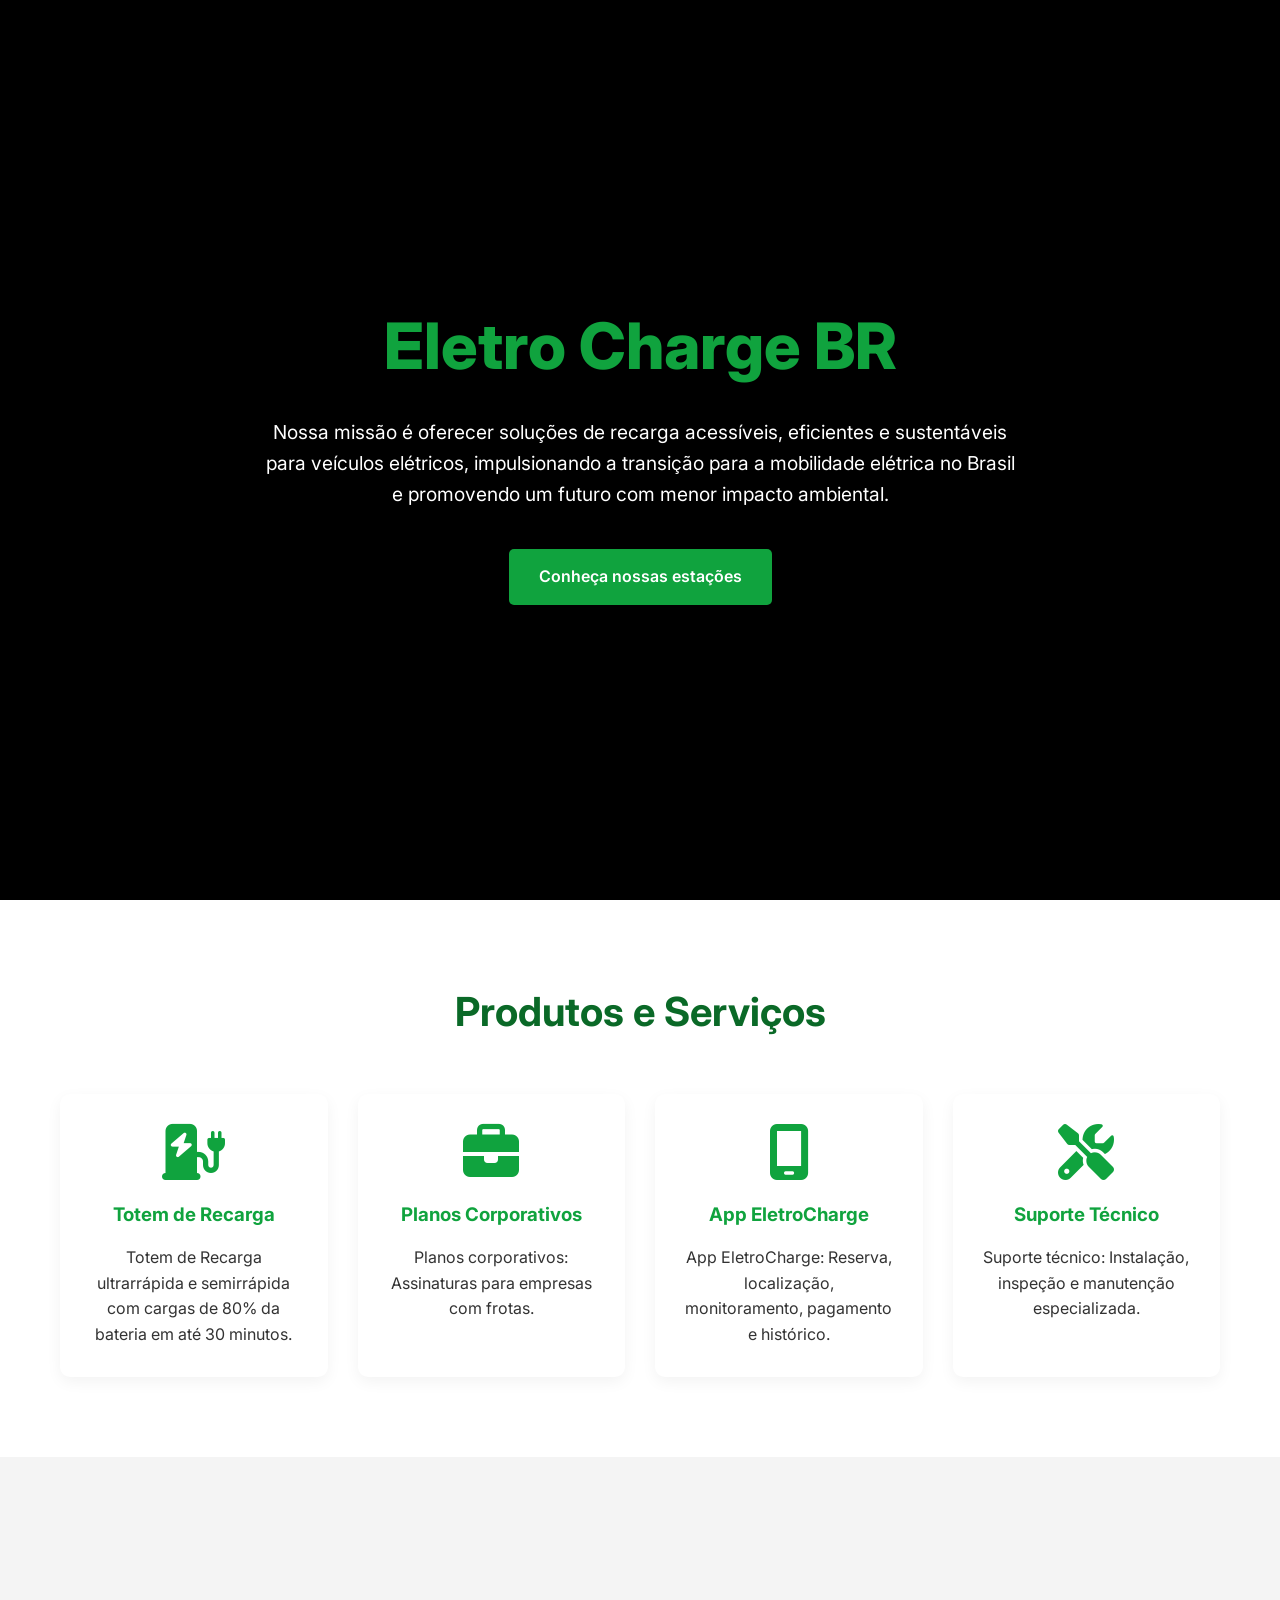
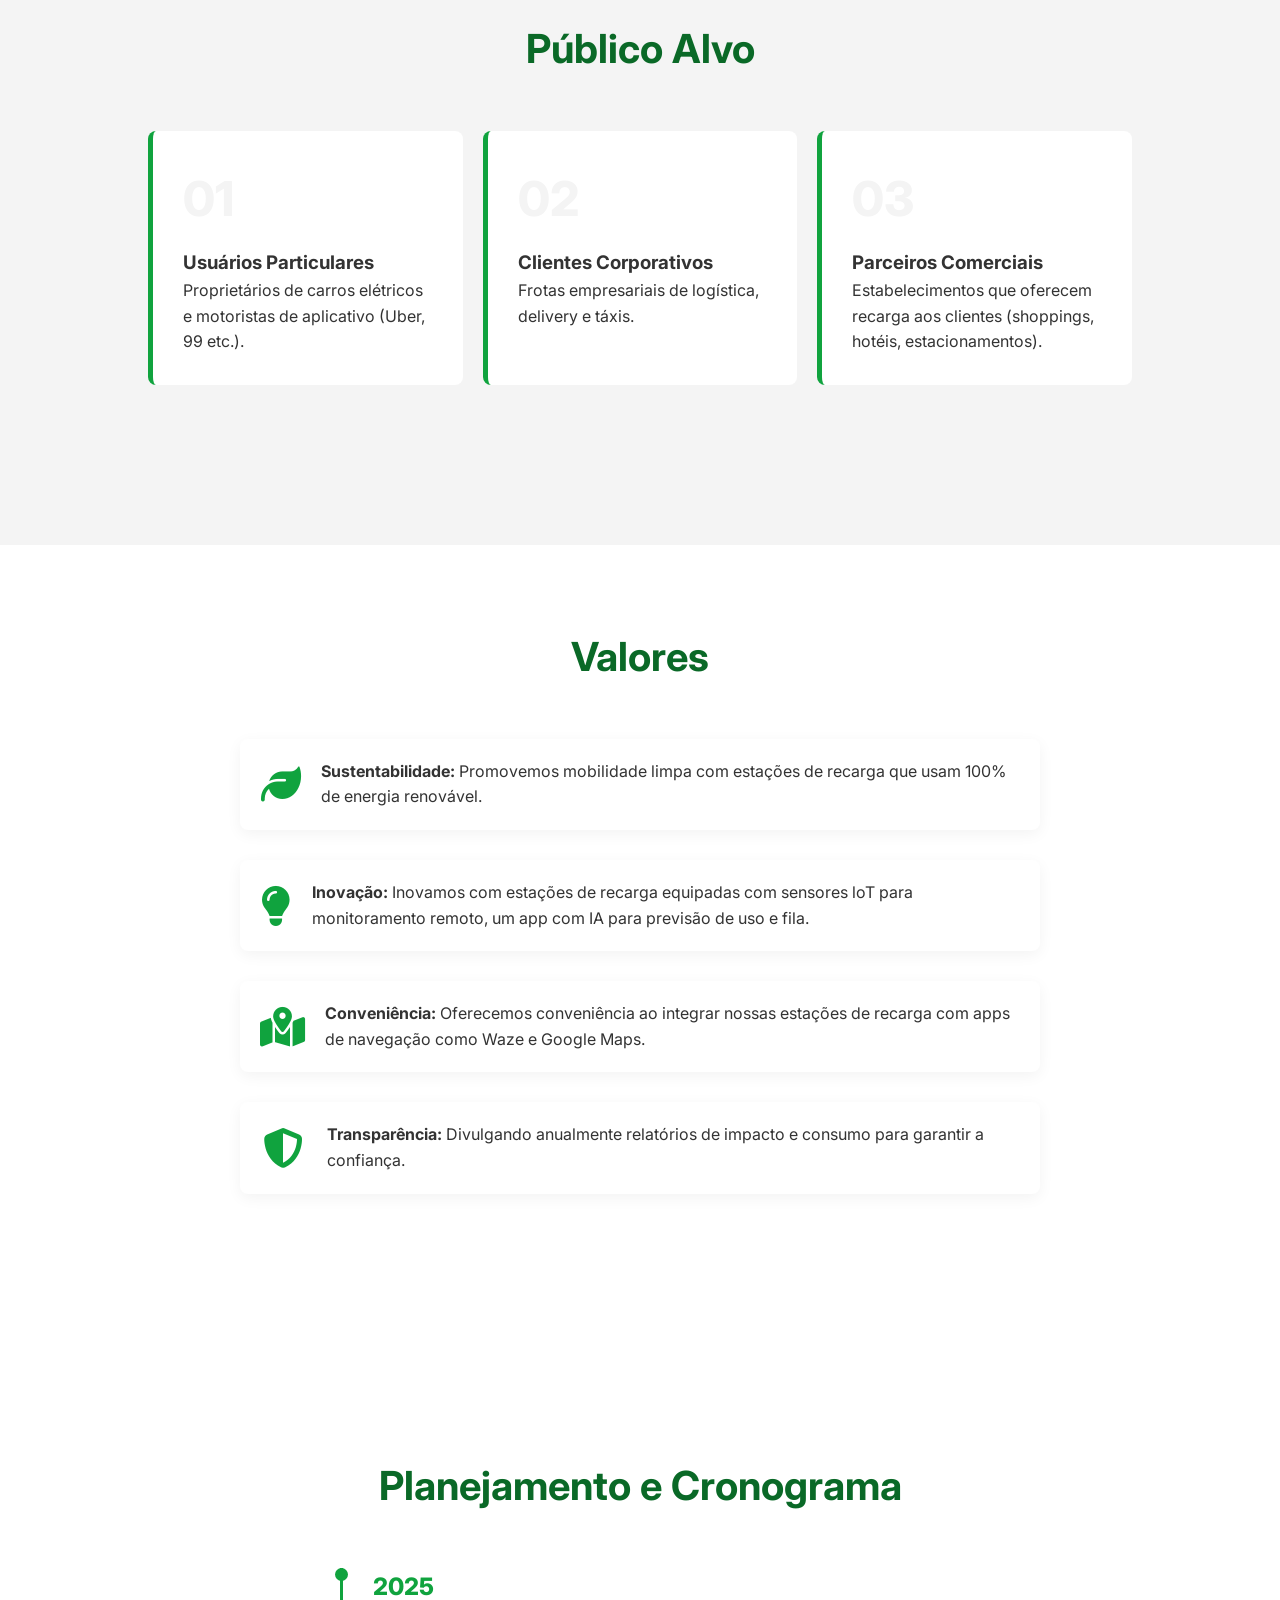
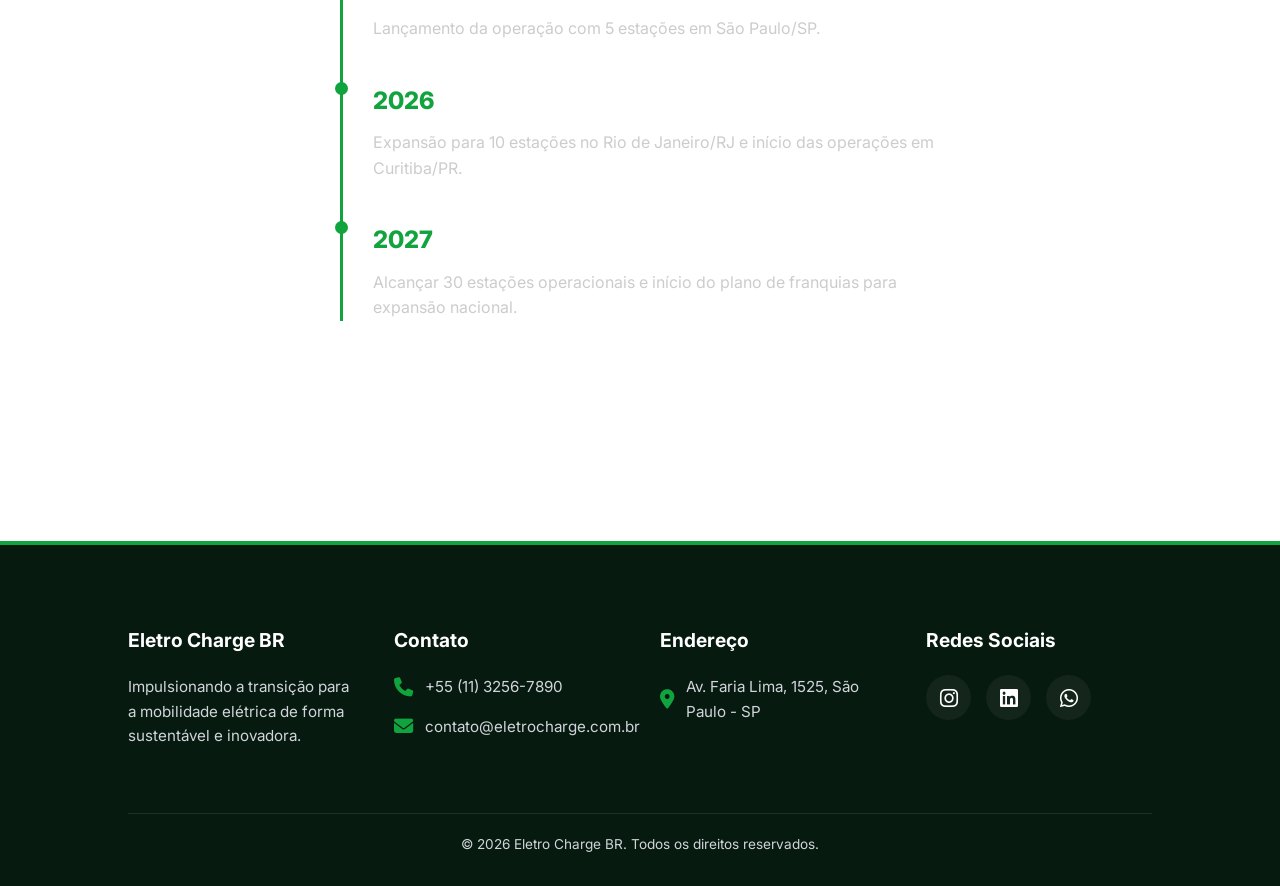
==== index.html @ 9e0dbaf8 "Add files via upload" ====
<!DOCTYPE html>
<html lang="pt-BR">
<head>
    <meta charset="UTF-8">
    <meta name="viewport" content="width=device-width, initial-scale=1.0">
    <title>Eletro Charge BR</title>
    
    <link href="https://fonts.googleapis.com/css2?family=Inter:wght@400;600;800&display=swap" rel="stylesheet">
    <link rel="stylesheet" href="https://cdnjs.cloudflare.com/ajax/libs/font-awesome/6.4.0/css/all.min.css">
    
    <link rel="stylesheet" href="css/global.css">
    <link rel="stylesheet" href="css/layout.css">
    <link rel="stylesheet" href="css/home.css">
</head>
<body>

    <header class="hero bg-hero bg-parallax">
        <div class="hero-content texto-centralizado texto-branco">
            <h1>Eletro Charge BR</h1>
            <h2>Nossa missão é oferecer soluções de recarga acessíveis, eficientes e sustentáveis para veículos elétricos, impulsionando a transição para a mobilidade elétrica no Brasil e promovendo um futuro com menor impacto ambiental.</h2>
            <a href="#produtos" class="btn">Conheça nossas estações</a>
        </div>
    </header>

    <section id="produtos" class="secao">
        <h2 class="titulo-secao texto-centralizado">Produtos e Serviços</h2>
        <div class="grid-cards">
            <article class="card texto-centralizado">
                <i class="fa-solid fa-charging-station icone-card"></i>
                <h3>Totem de Recarga</h3>
                <p>Totem de Recarga ultrarrápida e semirrápida com cargas de 80% da bateria em até 30 minutos.</p>
            </article>
            <article class="card texto-centralizado">
                <i class="fa-solid fa-briefcase icone-card"></i>
                <h3>Planos Corporativos</h3>
                <p>Planos corporativos: Assinaturas para empresas com frotas.</p>
            </article>
            <article class="card texto-centralizado">
                <i class="fa-solid fa-mobile-screen icone-card"></i>
                <h3>App EletroCharge</h3>
                <p>App EletroCharge: Reserva, localização, monitoramento, pagamento e histórico.</p>
            </article>
            <article class="card texto-centralizado">
                <i class="fa-solid fa-screwdriver-wrench icone-card"></i>
                <h3>Suporte Técnico</h3>
                <p>Suporte técnico: Instalação, inspeção e manutenção especializada.</p>
            </article>
        </div>
    </section>

    <section id="publico-alvo" class="fundo-cinza">
        <div class="secao">
            <h2 class="titulo-secao texto-centralizado">Público Alvo</h2>
            <div class="flex-container">
                <div class="bloco-publico">
                    <span class="numero">01</span>
                    <h3>Usuários Particulares</h3>
                    <p>Proprietários de carros elétricos e motoristas de aplicativo (Uber, 99 etc.).</p>
                </div>
                <div class="bloco-publico">
                    <span class="numero">02</span>
                    <h3>Clientes Corporativos</h3>
                    <p>Frotas empresariais de logística, delivery e táxis.</p>
                </div>
                <div class="bloco-publico">
                    <span class="numero">03</span>
                    <h3>Parceiros Comerciais</h3>
                    <p>Estabelecimentos que oferecem recarga aos clientes (shoppings, hotéis, estacionamentos).</p>
                </div>
            </div>
        </div>
    </section>

    <section id="valores" class="secao">
        <h2 class="titulo-secao texto-centralizado">Valores</h2>
        <ul class="lista-valores">
            <li>
                <i class="fa-solid fa-leaf img-valor"></i>
                <div>
                    <strong>Sustentabilidade:</strong> Promovemos mobilidade limpa com estações de recarga que usam 100% de energia renovável.
                </div>
            </li>
            <li>
                <i class="fa-solid fa-lightbulb img-valor"></i>
                <div>
                    <strong>Inovação:</strong> Inovamos com estações de recarga equipadas com sensores loT para monitoramento remoto, um app com IA para previsão de uso e fila.
                </div>
            </li>
            <li>
                <i class="fa-solid fa-map-location-dot img-valor"></i>
                <div>
                    <strong>Conveniência:</strong> Oferecemos conveniência ao integrar nossas estações de recarga com apps de navegação como Waze e Google Maps.
                </div>
            </li>
            <li>
                <i class="fa-solid fa-shield-halved img-valor"></i>
                <div>
                    <strong>Transparência:</strong> Divulgando anualmente relatórios de impacto e consumo para garantir a confiança.
                </div>
            </li>
        </ul>
    </section>

    <section id="cronograma" class="bg-cronograma bg-parallax">
        <div class="secao">
            <h2 class="titulo-secao texto-centralizado texto-branco">Planejamento e Cronograma</h2>
            <div class="timeline">
                <div class="timeline-item">
                    <div class="timeline-ano">2025</div>
                    <div class="timeline-texto">Lançamento da operação com 5 estações em São Paulo/SP.</div>
                </div>
                <div class="timeline-item">
                    <div class="timeline-ano">2026</div>
                    <div class="timeline-texto">Expansão para 10 estações no Rio de Janeiro/RJ e início das operações em Curitiba/PR.</div>
                </div>
                <div class="timeline-item">
                    <div class="timeline-ano">2027</div>
                    <div class="timeline-texto">Alcançar 30 estações operacionais e início do plano de franquias para expansão nacional.</div>
                </div>
            </div>
        </div>
    </section>

    <footer class="rodape">
        <div class="rodape-colunas">
            <div>
                <h4>Eletro Charge BR</h4>
                <p>Impulsionando a transição para a mobilidade elétrica de forma sustentável e inovadora.</p>
            </div>
            <div>
                <h4>Contato</h4>
                <p><i class="fa-solid fa-phone"></i> +55 (11) 3256-7890</p>
                <p><i class="fa-solid fa-envelope"></i> contato@eletrocharge.com.br</p>
            </div>
            <div>
                <h4>Endereço</h4>
                <p><i class="fa-solid fa-location-dot"></i> Av. Faria Lima, 1525, São Paulo - SP</p>
            </div>
            <div>
                <h4>Redes Sociais</h4>
                <div class="redes-sociais">
                    <a href="#" title="Instagram"><i class="fa-brands fa-instagram"></i></a>
                    <a href="#" title="LinkedIn"><i class="fa-brands fa-linkedin"></i></a>
                    <a href="#" title="WhatsApp"><i class="fa-brands fa-whatsapp"></i></a>
                </div>
            </div>
        </div>
        <div class="rodape-copyright">
            <p>&copy; 2026 Eletro Charge BR. Todos os direitos reservados.</p>
        </div>
    </footer>

</body>
</html>
---- css/global.css ----
/* ==========================================================================
   1. VARIÁVEIS GLOBAIS E RESET
   ========================================================================== */
:root {
    --verde-principal: #10a33e;
    --verde-escuro: #0a6927;
    --texto-escuro: #333333;
    --texto-claro: #ffffff;
    --fundo-cinza: #f4f4f4;
    --fundo-escuro: #071a0f;
    --fonte-principal: 'Inter', sans-serif;
}

html {
    scroll-behavior: smooth;
}

* {
    margin: 0;
    padding: 0;
    box-sizing: border-box;
    font-family: var(--fonte-principal);
}

body {
    color: var(--texto-escuro);
    line-height: 1.6;
}

/* ==========================================================================
   2. CLASSES UTILITÁRIAS
   ========================================================================== */

/* Textos */
.texto-branco { color: var(--texto-claro); }
.texto-centralizado { text-align: center; }

.titulo-secao {
    font-size: 2.5rem;
    margin-bottom: 50px;
    color: var(--verde-escuro);
}

/* Estrutura */
.secao {
    padding: 80px 20px;
    max-width: 1200px;
    margin: 0 auto;
}

.fundo-cinza {
    background-color: var(--fundo-cinza);
    max-width: 100%;
    padding: 80px 10%;
}

/* Efeito Visual */
.bg-parallax {
    background-size: cover;
    background-position: center;
    background-attachment: fixed;
}
---- css/layout.css ----
/* ==========================================================================
   1. CABEÇALHO (HERO)
   ========================================================================== */
.bg-hero {
    /* IMPORTANTE: Ajuste o caminho da imagem caso a pasta CSS esteja em um nível diferente */
    background-image: url('../Images/carro-eletrico.png'); 
    background-color: #000;
}

.hero {
    height: 100vh;
    display: flex;
    align-items: center;
    justify-content: center;
    position: relative;
    box-shadow: inset 0 0 0 2000px rgba(0, 0, 0, 0.6); 
}

.hero-content {
    max-width: 800px;
    padding: 20px;
    z-index: 1;
}

.hero h1 {
    font-size: 4rem;
    font-weight: 800;
    margin-bottom: 20px;
    color: var(--verde-principal);
}

.hero h2 {
    font-size: 1.2rem;
    font-weight: 400;
    margin-bottom: 40px;
}

/* ==========================================================================
   2. BOTÕES GERAIS
   ========================================================================== */
.btn {
    display: inline-block;
    padding: 15px 30px;
    background-color: var(--verde-principal);
    color: var(--texto-claro);
    text-decoration: none;
    font-weight: 600;
    border-radius: 5px;
    transition: background-color 0.3s ease;
}

.btn:hover { background-color: var(--verde-escuro); }

/* ==========================================================================
   3. RODAPÉ
   ========================================================================== */
.rodape {
    background-color: var(--fundo-escuro); 
    border-top: 4px solid var(--verde-principal);
    color: #d1d5db; 
    padding: 80px 10% 30px 10%;
}

.rodape-colunas {
    display: grid;
    grid-template-columns: repeat(auto-fit, minmax(200px, 1fr));
    gap: 40px;
    margin-bottom: 50px;
}

.rodape-colunas h4 {
    color: var(--texto-claro);
    font-size: 1.2rem;
    margin-bottom: 20px;
}

.rodape-colunas p {
    margin-bottom: 15px;
    font-size: 0.95rem;
    display: flex;
    align-items: center;
    gap: 12px; 
}

.rodape-colunas p i {
    color: var(--verde-principal);
    font-size: 1.2rem;
}

.redes-sociais {
    display: flex;
    gap: 15px;
}

.redes-sociais a {
    color: var(--texto-claro);
    background-color: rgba(255, 255, 255, 0.05); 
    width: 45px;
    height: 45px;
    display: flex;
    align-items: center;
    justify-content: center;
    border-radius: 50%;
    text-decoration: none;
    font-size: 1.3rem;
    transition: all 0.3s ease;
}

.redes-sociais a:hover {
    background-color: var(--verde-principal);
    transform: translateY(-5px);
    color: var(--texto-claro);
    box-shadow: 0 5px 15px rgba(16, 163, 62, 0.4); 
}

.rodape-copyright {
    text-align: center;
    border-top: 1px solid rgba(255, 255, 255, 0.1);
    padding-top: 20px;
    font-size: 0.85rem;
}
---- css/home.css ----
/* ==========================================================================
   1. ÍCONES FONTAWESOME (Tamanhos específicos da Home)
   ========================================================================== */
.icone-card {
    font-size: 3.5rem; 
    color: var(--verde-principal); 
    margin-bottom: 20px;
    display: block; 
}

.img-valor {
    font-size: 2.5rem; 
    color: var(--verde-principal);
    width: 50px; 
    text-align: center; 
}

/* ==========================================================================
   2. PRODUTOS (Grid)
   ========================================================================== */
.grid-cards {
    display: grid;
    grid-template-columns: repeat(auto-fit, minmax(250px, 1fr));
    gap: 30px;
}

.card {
    background-color: var(--texto-claro);
    padding: 30px;
    border-radius: 10px;
    box-shadow: 0 5px 15px rgba(0,0,0,0.05);
    transition: transform 0.3s ease;
}

.card:hover { transform: translateY(-10px); }
.card h3 { margin-bottom: 15px; color: var(--verde-principal); }

/* ==========================================================================
   3. PÚBLICO ALVO (Flexbox)
   ========================================================================== */
.flex-container {
    display: flex;
    justify-content: space-between;
    flex-wrap: wrap;
    gap: 20px;
}

.bloco-publico {
    flex: 1;
    min-width: 250px;
    background-color: var(--texto-claro);
    padding: 30px;
    border-radius: 8px;
    border-left: 5px solid var(--verde-principal);
}

.numero {
    font-size: 3rem;
    font-weight: 800;
    color: var(--fundo-cinza);
    display: block;
    margin-bottom: 10px;
}

/* ==========================================================================
   4. VALORES (Lista com Hover)
   ========================================================================== */
.lista-valores {
    list-style: none;
    display: flex;
    flex-direction: column;
    gap: 30px;
    max-width: 800px;
    margin: 0 auto;
}

.lista-valores li {
    display: flex;
    align-items: center;
    gap: 20px;
    background-color: var(--texto-claro);
    padding: 20px;
    border-radius: 8px;
    box-shadow: 0 4px 15px rgba(0,0,0,0.05);
    transition: transform 0.3s ease, box-shadow 0.3s ease;
}

.lista-valores li:hover {
    transform: translateX(10px);
    box-shadow: 0 8px 20px rgba(0,0,0,0.1);
}

/* ==========================================================================
   5. CRONOGRAMA (Timeline e Fundo)
   ========================================================================== */
.bg-cronograma {
    /* IMPORTANTE: Ajuste o caminho da imagem caso a pasta CSS esteja em um nível diferente */
    background-image: linear-gradient(rgba(0, 0, 0, 0.85), rgba(0, 0, 0, 0.85)), url('../Images/fundo-cronograma.png');
    padding: 100px 10%;
    max-width: 100%; 
}

.timeline {
    max-width: 600px;
    margin: 0 auto;
    border-left: 3px solid var(--verde-principal);
    padding-left: 30px;
}

.timeline-item {
    margin-bottom: 40px;
    position: relative;
}

.timeline-item::before {
    content: '';
    position: absolute;
    left: -38px;
    top: 0;
    width: 13px;
    height: 13px;
    background-color: var(--verde-principal);
    border-radius: 50%;
}

.timeline-ano {
    font-size: 1.5rem;
    font-weight: 800;
    color: var(--verde-principal);
    margin-bottom: 10px;
}

.timeline-texto { color: #ccc; }
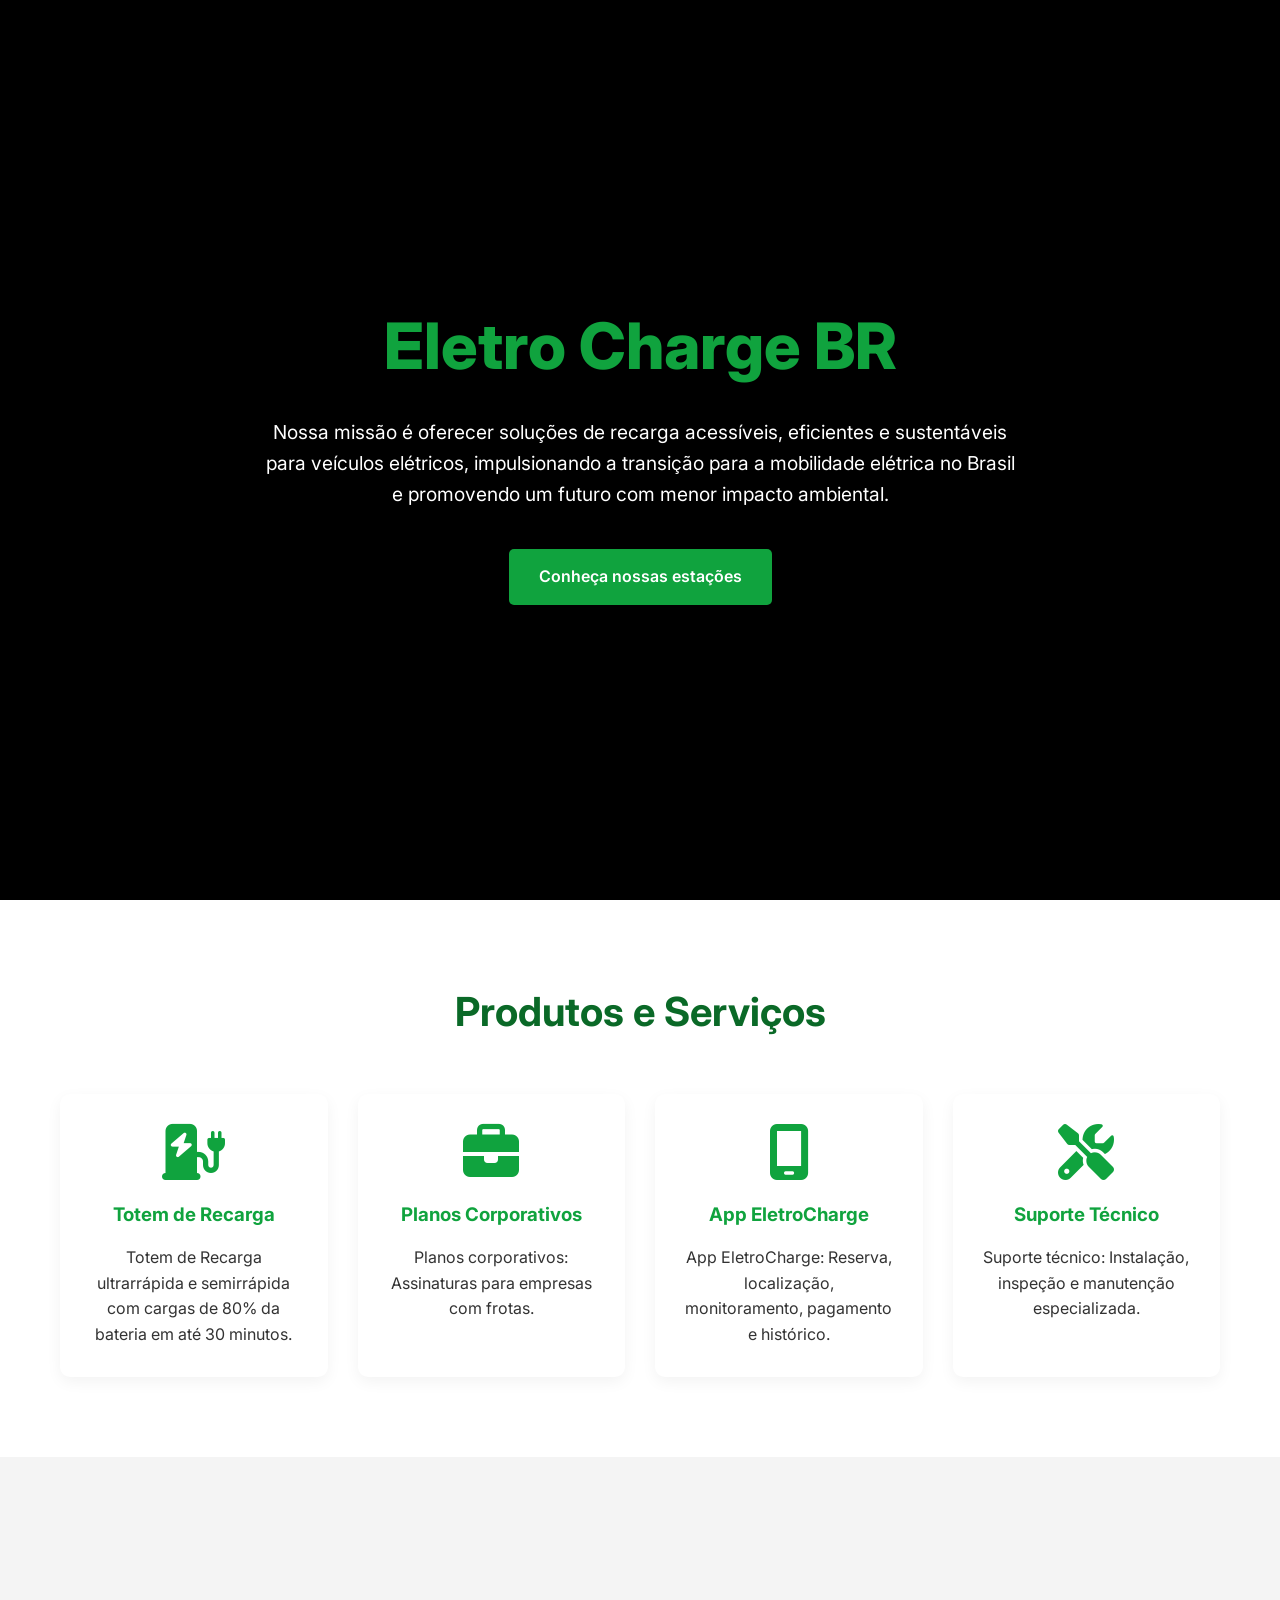
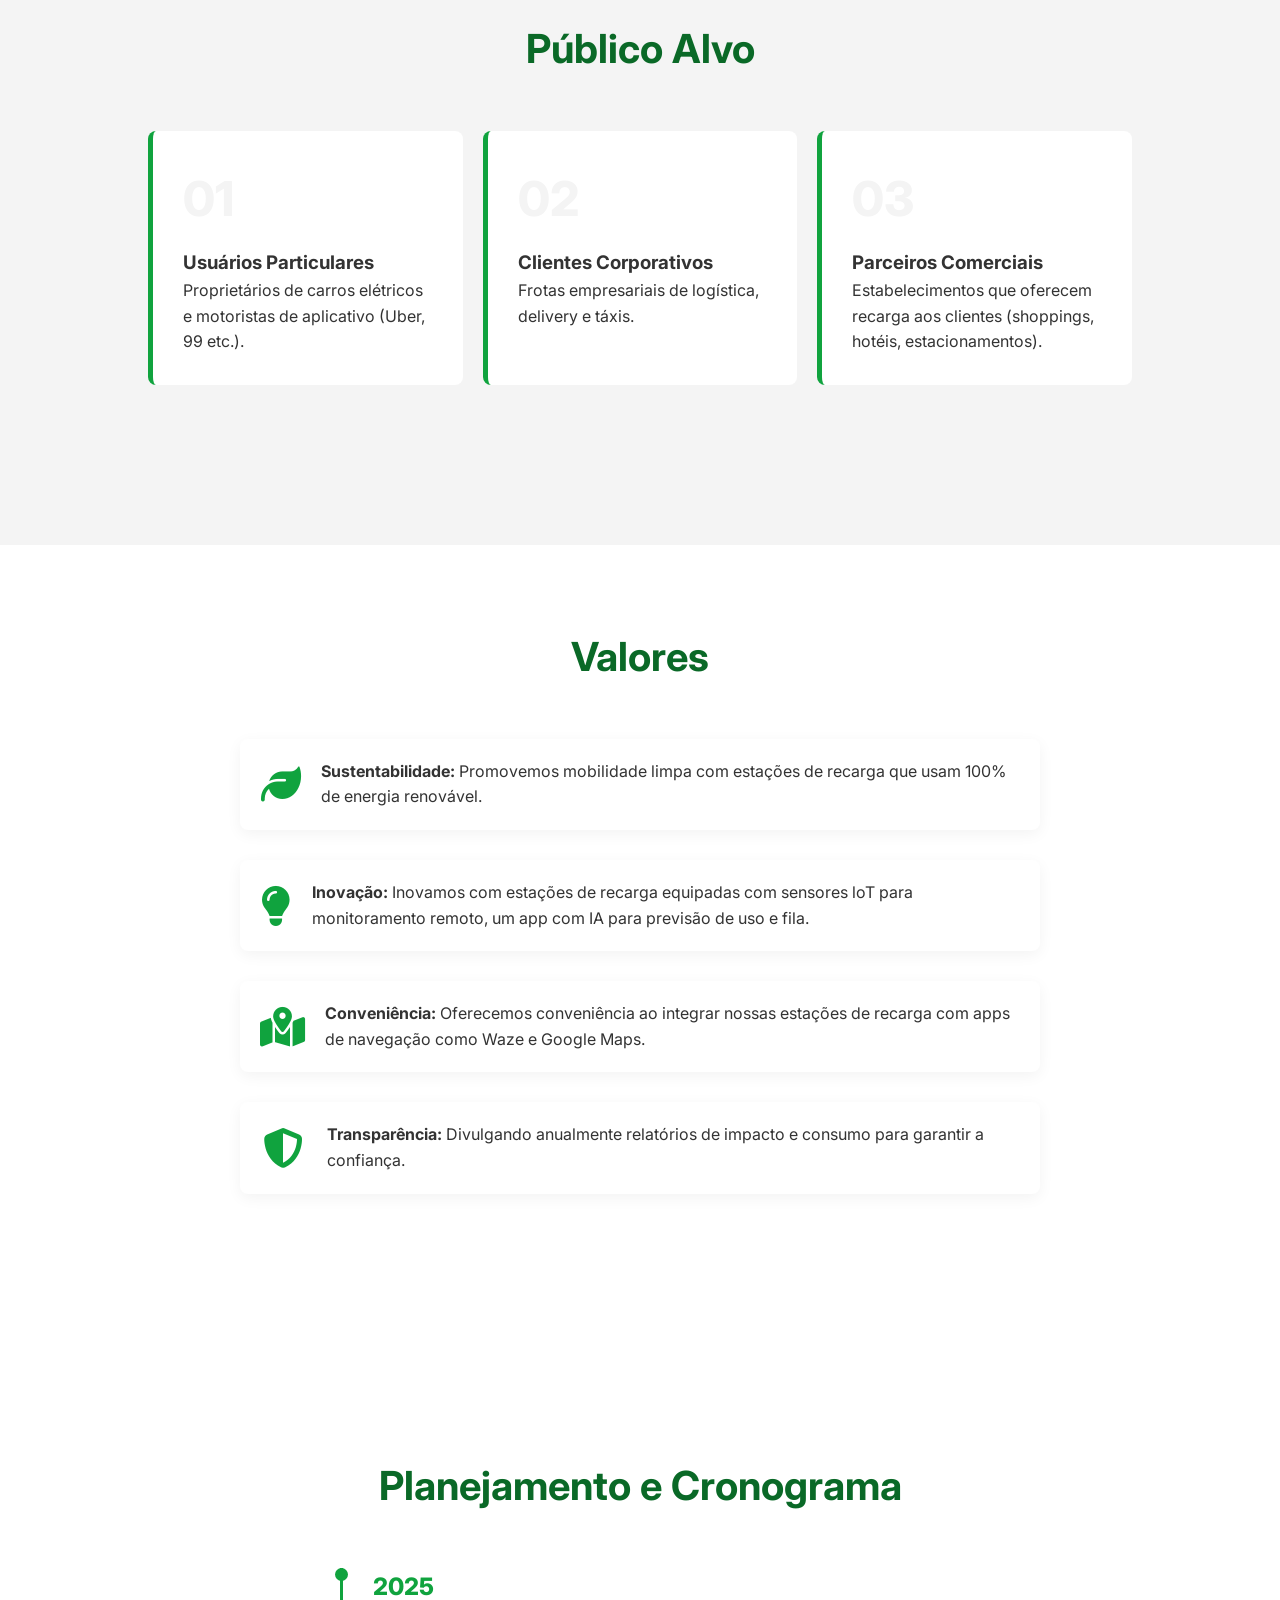
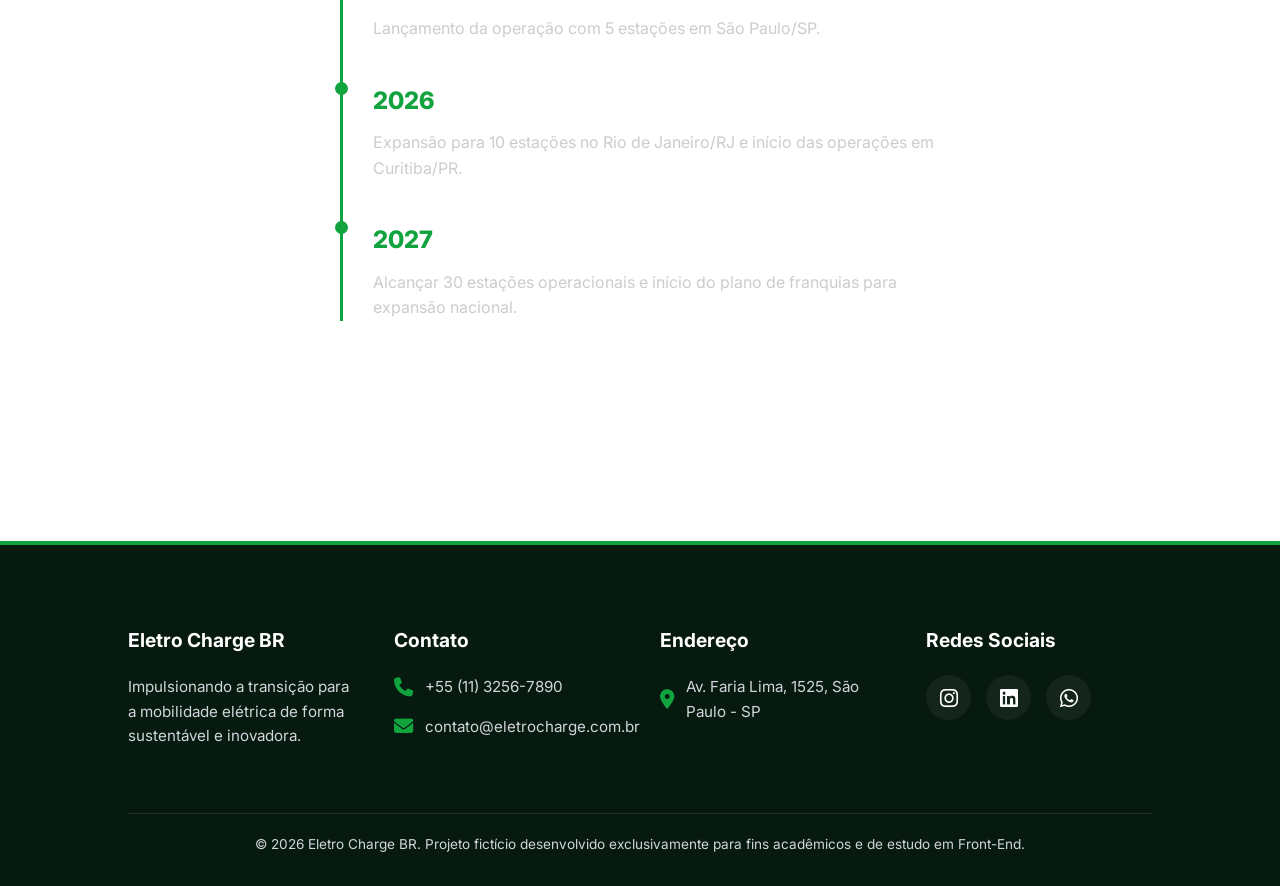
==== commit 60222a70: "Update index.html atualização da linha de copyright   De: <p>&copy; 2026 Eletro Charge BR. Todos " ====
--- a/index.html
+++ b/index.html
@@ -146,9 +146,9 @@
             </div>
         </div>
         <div class="rodape-copyright">
-            <p>&copy; 2026 Eletro Charge BR. Todos os direitos reservados.</p>
+            <p>&copy; 2026 Eletro Charge BR. Projeto fictício desenvolvido exclusivamente para fins acadêmicos e de estudo em Front-End.</p>
         </div>
     </footer>
 
 </body>
-</html>+</html>
